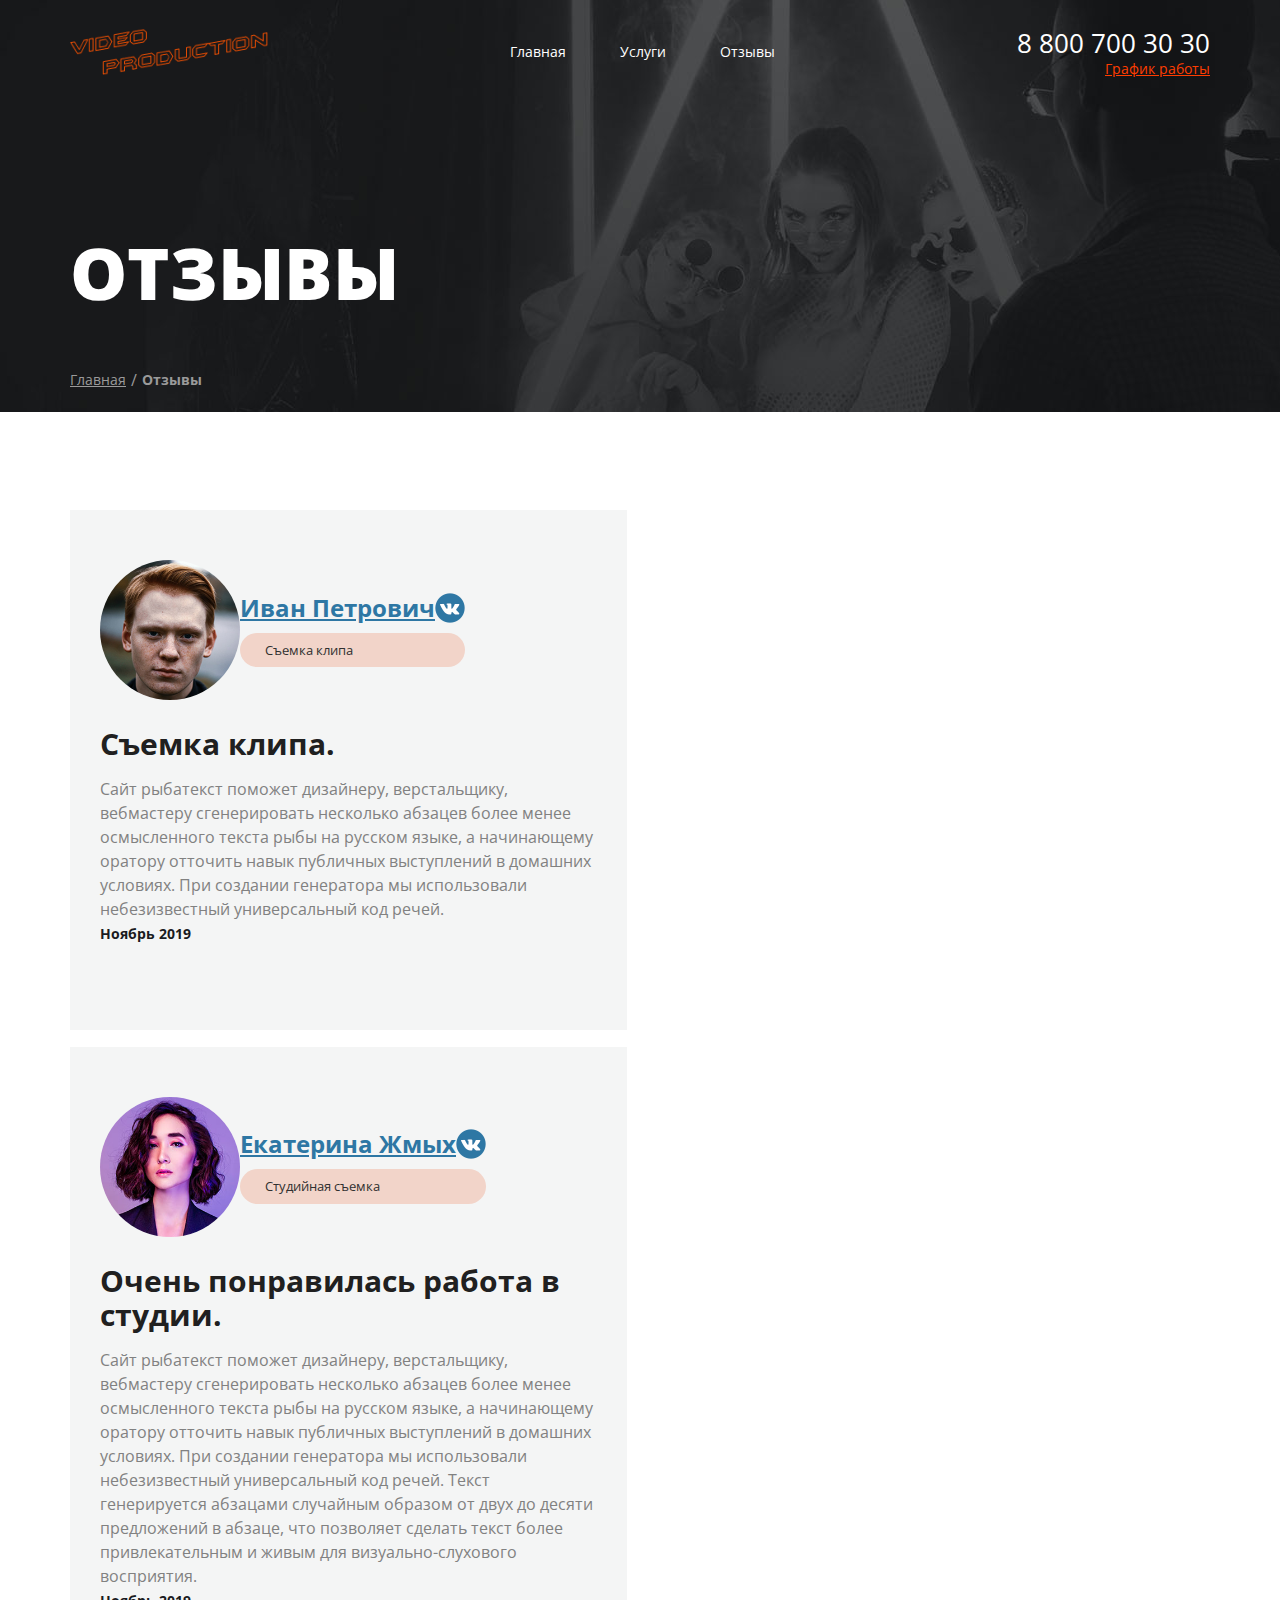
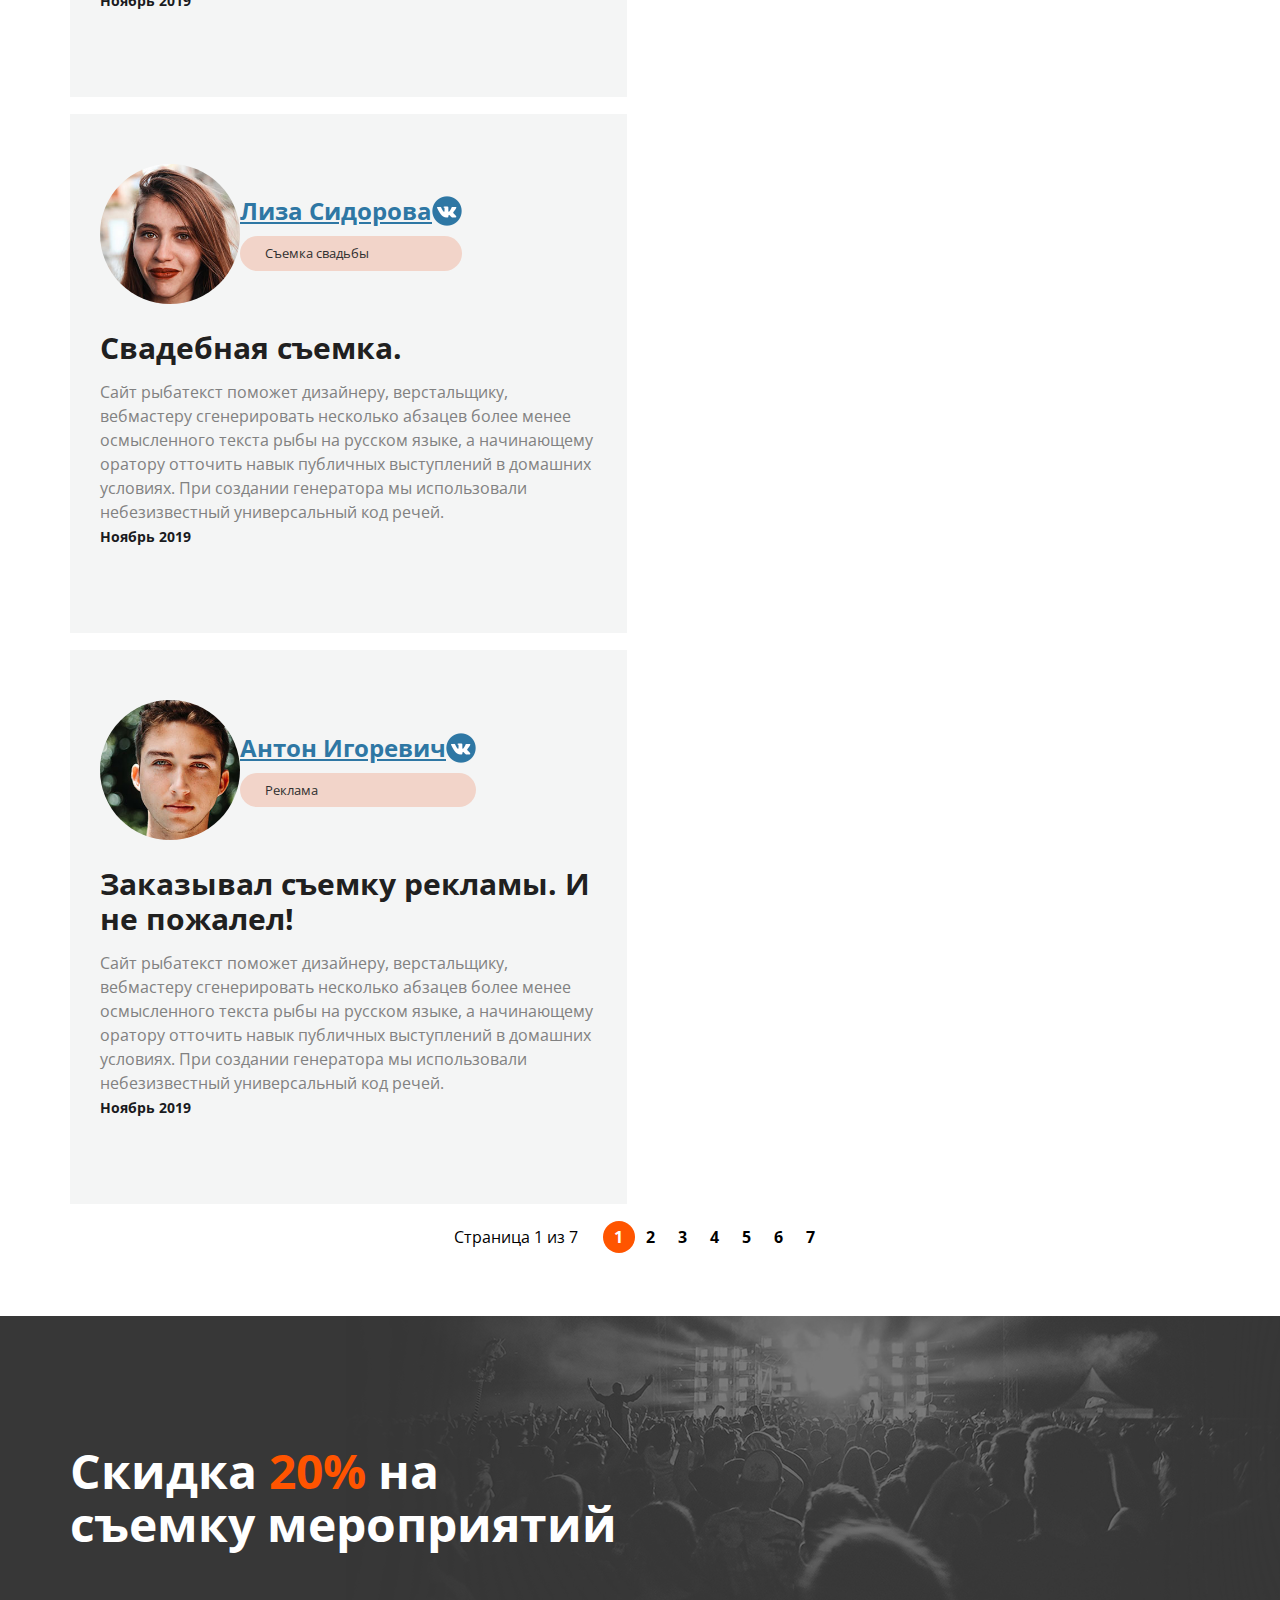
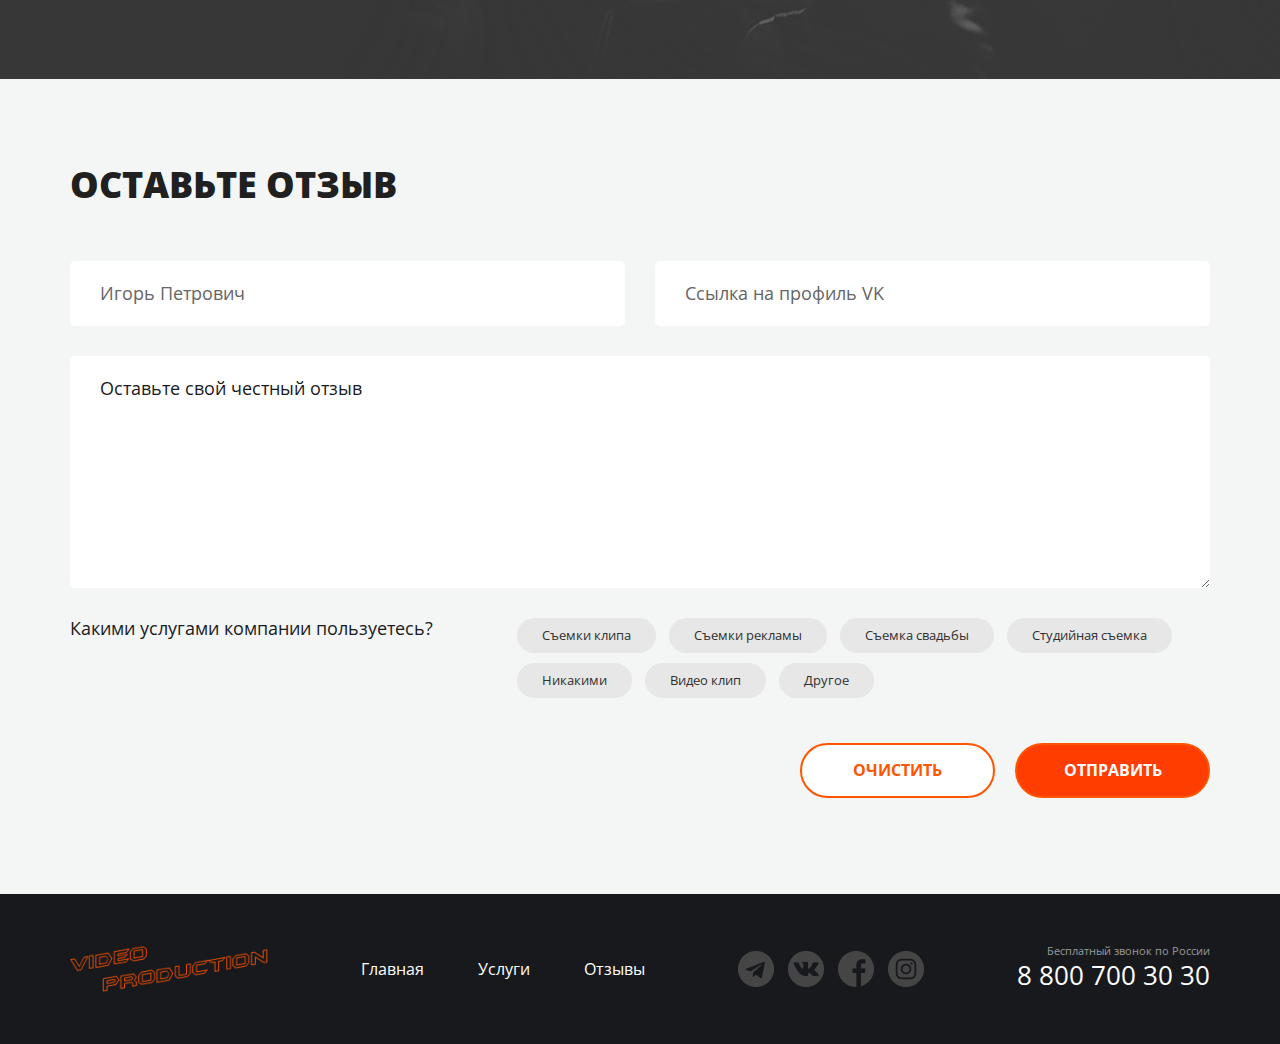
==== reviews.html @ f00f5816 "стилизация стр отзывы" ====
<!DOCTYPE html>
<html lang="ru">
<head>
  <meta charset="UTF-8">
  <title>Video Production | Reviews</title>
  <link rel="preconnect" href="https://fonts.googleapis.com">
  <link rel="preconnect" href="https://fonts.gstatic.com" crossorigin>
  <link rel="stylesheet" href="./styles/normalize.css">
  <link rel="stylesheet" href="./styles/main.css">
</head>
<body>
  <section class="top-line">
    <div class="container top-line__container">
      <header class="header">
        <div class="header_content">
          <div class="header_logo logo">
            <a href="/" class="logo_link">
              <img src="./img/logo.png" alt="Логотип" class="img__logo">
            </a>
          </div>
          <nav class="header_nav site-nav">
            <ul class="site-nav__list">
              <li class="site-nav__item">
                <a href="index.html" class="site-nav__link">Главная</a>
              </li>
              <li class="site-nav__item">
                <a href="service.html" class="site-nav__link">Услуги</a>
              </li>
              <li class="site-nav__item">
                <a href="reviews.html" class="site-nav__link">Отзывы</a>
              </li>
            </ul>
          </nav>
          <address class="header__adress site-adress">
            <a href="tel:+78007003030" class="site-adress__link">8 800 700 30 30</a>
            <div class="site-adress__schedule">График работы</div>
          </address>
        </div>
      </header>
      <h1 class="page-title">Отзывы</h1>
      <nav class="breadcrumbs">
        <ul class="breadcrumbs__list">
          <li class="breadcrumbs__item">
            <a href="index.html" class="breadcrumbs__link">Главная</a>
          </li>
          <li class="breadcrumbs__item breadcrumbs__item--active">
            <a href="#" class="breadcrumbs__link">Отзывы</a>
          </li>
        </ul>
      </nav>  
    </div>
  </section>
  <main class="page-content">
    <div class="container">
      <ul class="reviews">
        <li class="reviews__item review">
          <div class="review__header">
            <div class="review__photo">
              <div class="avatar">
                <img src="./img/img-reviews/ginger.jpg" alt="" class="avatar__img">
              </div>
            </div>
            <div class="review_userdata">
              <a href="" class="review__user">Иван Петрович</a>
              <div class="review__tags tag tag-color">Съемка клипа</div>
            </div>
          </div>
          <div class="review__content">
            <h3 class="review__title">Съемка клипа.</h3>
            <div class="review__content-text">
              <p>
                Сайт рыбатекст поможет дизайнеру, верстальщику, вебмастеру сгенерировать несколько абзацев более менее осмысленного 
                текста рыбы на русском языке, а начинающему оратору отточить навык публичных выступлений в домашних условиях. 
                При создании генератора мы использовали небезизвестный универсальный код речей. 
              </p>
              <time class="review__date">Ноябрь 2019</time>
            </div>
          </div>
        </li>
      </ul>
      <ul class="reviews">
        <li class="reviews__item review">
          <div class="review__header">
            <div class="review__photo">
              <div class="avatar">
                <img src="./img/img-reviews/girl.jpg" alt="" class="avatar__img">
              </div>
            </div>
            <div class="review_userdata">
              <a href="" class="review__user">Екатерина Жмых</a>
              <div class="review__tags tag tag-color">Студийная съемка</div>
            </div>
          </div>
          <div class="review__content">
            <h3 class="review__title">Очень понравилась работа в студии.</h3>
            <div class="review__content-text">
              <p>
                Сайт рыбатекст поможет дизайнеру, верстальщику, вебмастеру сгенерировать несколько абзацев более менее 
                осмысленного текста рыбы на русском языке, а начинающему оратору отточить навык публичных выступлений в 
                домашних условиях. При создании генератора мы использовали небезизвестный универсальный код речей. Текст 
                генерируется абзацами случайным образом от двух до десяти предложений в абзаце, что позволяет сделать текст 
                более привлекательным и живым для визуально-слухового восприятия.
              </p>
              <time class="review__date">Ноябрь 2019</time>
            </div>
          </div>
        </li>
      </ul>
      <ul class="reviews">
        <li class="reviews__item review">
          <div class="review__header">
            <div class="review__photo">
              <div class="avatar">
                <img src="./img/img-reviews/liza.jpg" alt="" class="avatar__img">
              </div>
            </div>
            <div class="review_userdata">
              <a href="" class="review__user">Лиза Сидорова</a>
              <div class="review__tags tag tag-color">Съемка свадьбы</div>
            </div>
          </div>
          <div class="review__content">
            <h3 class="review__title">Свадебная съемка.</h3>
            <div class="review__content-text">
              <p>
                Сайт рыбатекст поможет дизайнеру, верстальщику, вебмастеру сгенерировать несколько абзацев более менее осмысленного 
                текста рыбы на русском языке, а начинающему оратору отточить навык публичных выступлений в домашних условиях. 
                При создании генератора мы использовали небезизвестный универсальный код речей. 
              </p>
              <time class="review__date">Ноябрь 2019</time>
            </div>
          </div>
        </li>
      </ul>
      <ul class="reviews">
        <li class="reviews__item review">
          <div class="review__header">
            <div class="review__photo">
              <div class="avatar">
                <img src="./img/img-reviews/guy.jpg" alt="" class="avatar__img">
              </div>
            </div>
            <div class="review_userdata">
              <a href="" class="review__user">Антон Игоревич</a>
              <div class="review__tags tag tag-color">Реклама</div>
            </div>
          </div>
          <div class="review__content">
            <h3 class="review__title">Заказывал съемку рекламы. И не пожалел!</h3>
            <div class="review__content-text">
              <p>
                Сайт рыбатекст поможет дизайнеру, верстальщику, вебмастеру сгенерировать несколько абзацев более менее осмысленного 
                текста рыбы на русском языке, а начинающему оратору отточить навык публичных выступлений в домашних условиях. 
                При создании генератора мы использовали небезизвестный универсальный код речей. 
              </p>
              <time class="review__date">Ноябрь 2019</time>
            </div>
          </div>
        </li>
      </ul>
      <div class="paginator paginator-color">
        <div class="paginator__display">Страница <span class="paginator__display-current">1</span> из 
          <span class="paginator__display-all">7</span>
        </div>
        <ul class="paginator__list paginator__list-color">
          <li class="paginator__item">
            <a href="#" class="paginator__link paginator-color__link--active">1</a>
          </li>
          <li class="paginator__item">
            <a href="#" class="paginator-color__link">2</a>
          </li>
          <li class="paginator__item">
            <a href="#" class="paginator-color__link">3</a>
          </li>
          <li class="paginator__item">
            <a href="#" class="paginator-color__link">4</a>
          </li>
          <li class="paginator__item">
            <a href="#" class="paginator-color__link">5</a>
          </li>
          <li class="paginator__item">
            <a href="#" class="paginator-color__link">6</a>
          </li>
          <li class="paginator__item">
            <a href="#" class="paginator-color__link">7</a>
          </li>
          </ul>
      </div>
    </div>
  </main>
  <section class="separator">
    <div class="container">
      <div class="separator__content">
        <h2 class="separator__title"> Скидка <span style="color:#FF5400;">20%</span> на съемку мероприятий</h2>
      </div>
    </div>
  </section>
  <section class="inner-section inner-section--grey">
    <div class="container">
      <h2 class="inner-section__subtitle">Оставьте отзыв</h2>
      <form class="form">
        <div class="form__row">
          <input type="text" placeholder="Игорь Петрович" class="form__input">
          <input type="text" placeholder="Ссылка на профиль VK" class="form__input">
        </div>
      </form>
      <div class="form__row">
        <textarea class="form__input form__input--textarea">Оставьте свой честный отзыв</textarea>
      </div>
      <div class="form__controls">
        <div class="form__controls--title">Какими услугами компании пользуетесь?</div>
        <ul class="controls">
          <li class="controls__item">
            <label class="controls__elem">
              <input type="checkbox" class="controls__checkbox">
              <div class="tag controls__tag">Съемки клипа</div>
            </label>
          </li>
          <li class="controls__item">
            <label class="controls__elem">
              <input type="checkbox" class="controls__checkbox">
              <div class="tag controls__tag">Съемки рекламы</div>
            </label>
          </li>
          <li class="controls__item">
            <label class="controls__elem">
              <input type="checkbox" class="controls__checkbox">
              <div class="tag controls__tag">Съемка свадьбы</div>
            </label>
          </li>
          <li class="controls__item">
            <label class="controls__elem">
              <input type="checkbox" class="controls__checkbox">
              <div class="tag controls__tag">Студийная съемка</div>
            </label>
          </li>
          <li class="controls__item">
            <label class="controls__elem">
              <input type="checkbox" class="controls__checkbox">
              <div class="tag controls__tag">Никакими</div>
            </label>
          </li>
          <li class="controls__item">
            <label class="controls__elem">
              <input type="checkbox" class="controls__checkbox">
              <div class="tag controls__tag">Видео клип</div>
            </label>
          </li>
          <li class="controls__item">
            <label class="controls__elem">
              <input type="checkbox" class="controls__checkbox">
              <div class="tag controls__tag">Другое</div>
            </label>
          </li>

        </ul>
      </div>
      <div class="form__btns">
        <button type="reset" class="btn form__btn button">Очистить</button>
        <button type="submit" class="btn form__btn button-color">Отправить</button>
      </div>
    </form>
    </div>
  </section>
  <div class="footer-conteiner">
    <div class="container footer-conteiner__content">
      <div class="footer footer-conteiner__section">
        <div class="footer__content">
          <div class="footer_logo logo">
            <a href="/" class="logo_link">
              <img src="./img/logo.png" alt="Логотип" class="img__logo">
            </a>
          </div>
          <nav class="header_nav site-nav">
            <ul class="site-nav__list">
              <li class="site-nav__item">
                <a href="index.html" class="site-nav__link">Главная</a>
              </li>
              <li class="site-nav__item">
                <a href="service.html" class="site-nav__link">Услуги</a>
              </li>
              <li class="site-nav__item">
                <a href="reviews.html" class="site-nav__link">Отзывы</a>
              </li>
            </ul>
          </nav>
          <div class="footer__socials">
            <ul class="socials__list">
              <li class="social__item social__item--icon--t">
                <a href="#" class="socials__link"></a>
              </li>
              <li class="social__item social__item--icon--vk">
                <a href="#" class="socials__link"></a>
              </li>
              <li class="social__item social__item--icon--f">
                <a href="#" class="socials__link"></a>
              </li>
              <li class="social__item social__item--icon--in">
                <a href="#" class="socials__link"></a>
              </li>
            </ul>
          </div>
          <address class="footer__adress site-adress">
            <div class="site-adress__desc">Бесплатный звонок по России</div>
            <a href="tel:+78007003030" class="site-adress__link">8 800 700 30 30</a>
          </address>
        </div>
      </div>
    </div>
  </div>
</body>
</html>
---- styles/main.css ----
@import url('https://fonts.googleapis.com/css2?family=Open+Sans:ital,wght@0,300;0,400;0,600;0,700;0,800;1,300;1,400;1,600;1,700;1,800&display=swap');
@import url('./layout/layout.css');
@import url('./components/header.css');
@import url('./components/logo.css');
@import url('./components/nav.css');
@import url('./components/adress.css');
@import url('./components/button.css');
@import url('./components/preview.css');
@import url('./components/features.css');
@import url('./components/socials.css');
@import url('./components/news.css');
@import url('./components/paginator.css');
@import url('./components/about.css');
@import url('./components/footer.css');
@import url('./components/topline.css');
@import url('./components/page_content.css');
@import url('./components/partners.css');
@import url('./components/reviews.css');
@import url('./components/separator.css');
@import url('./components/form_row.css');
@import url('./components/controls.css');
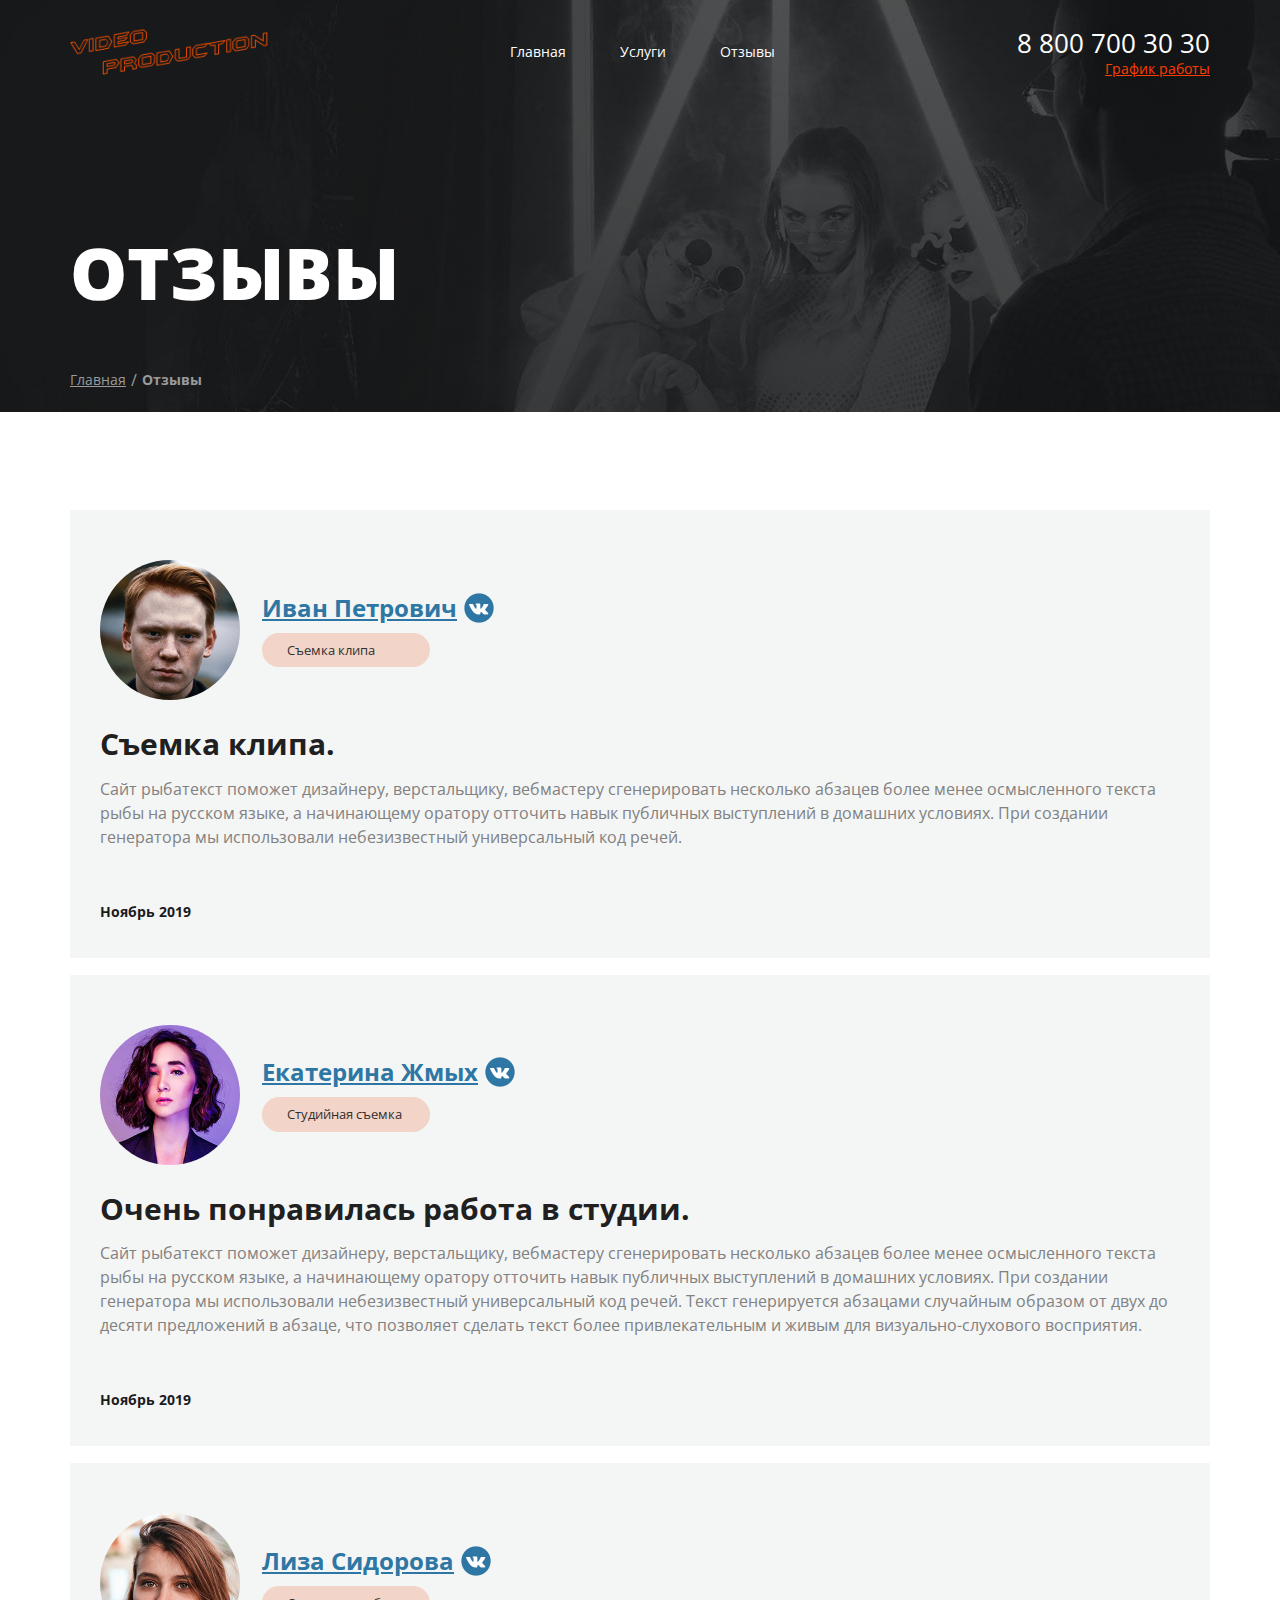
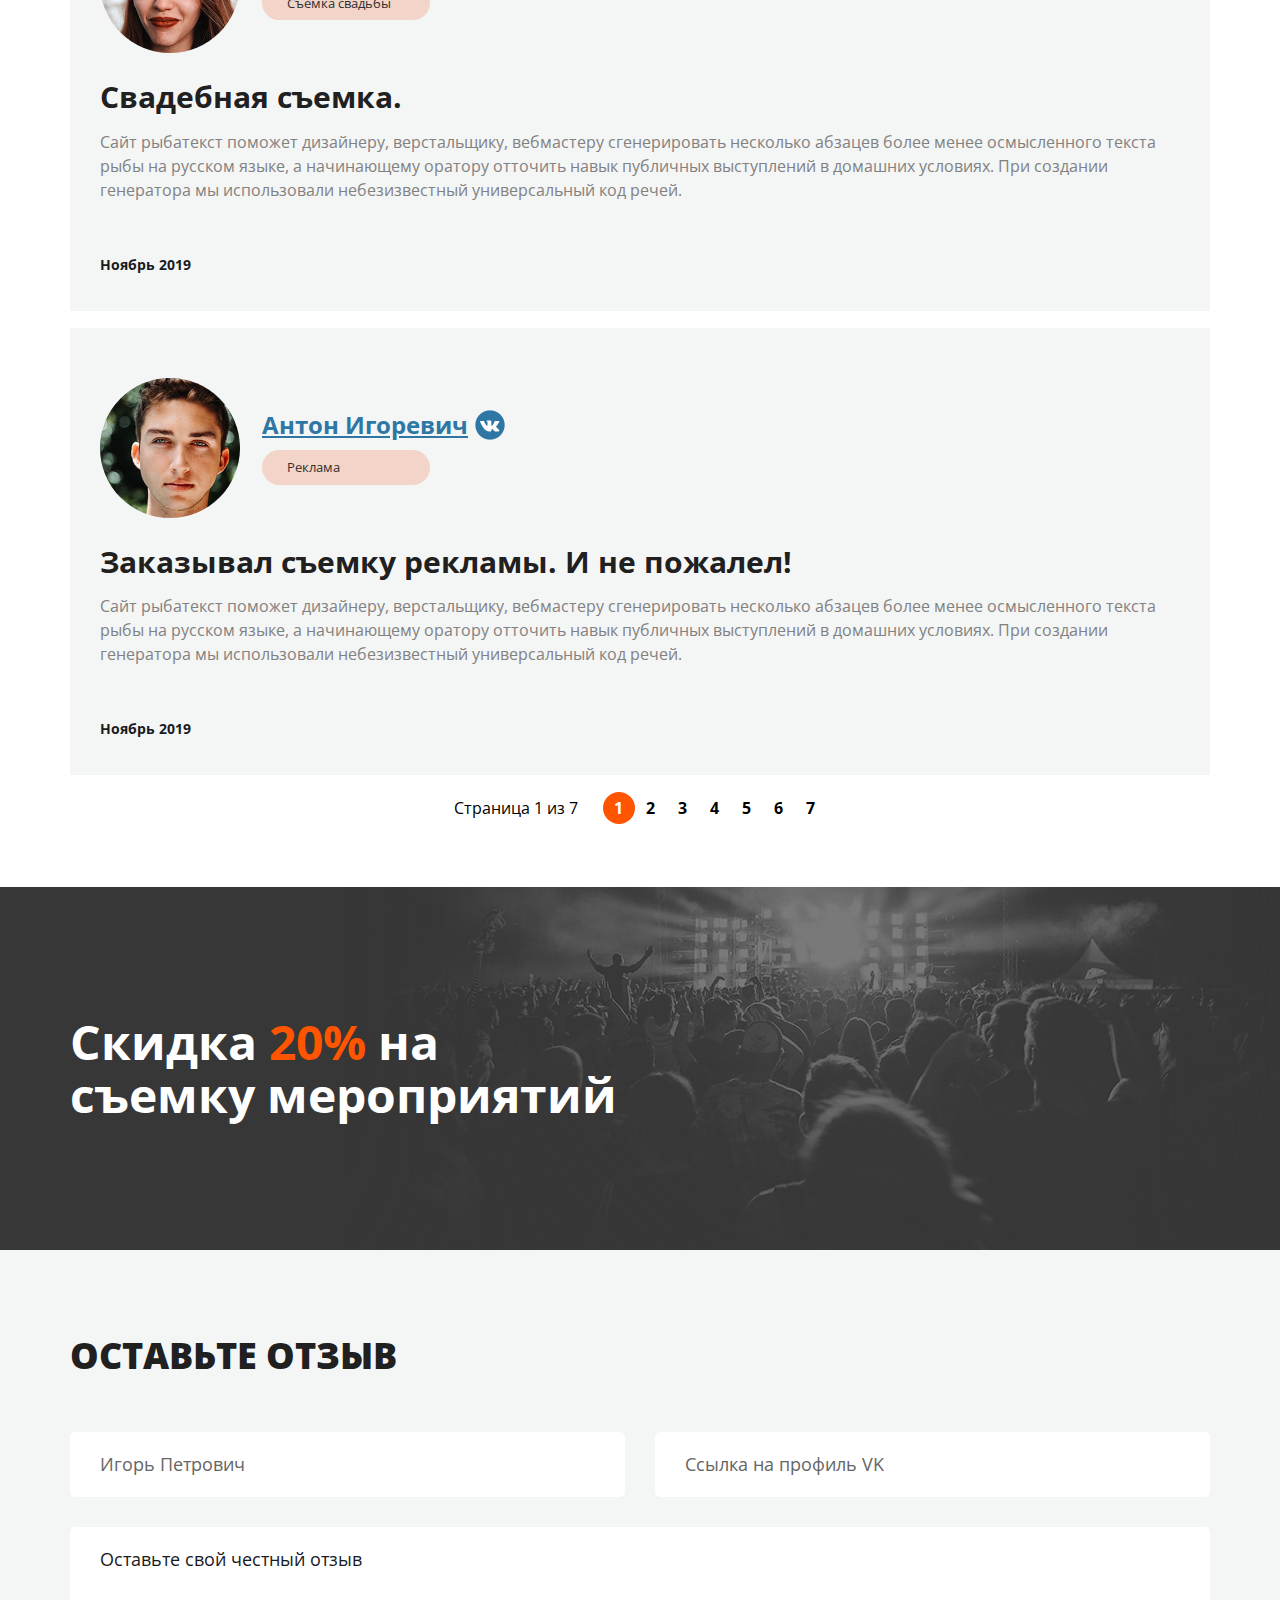
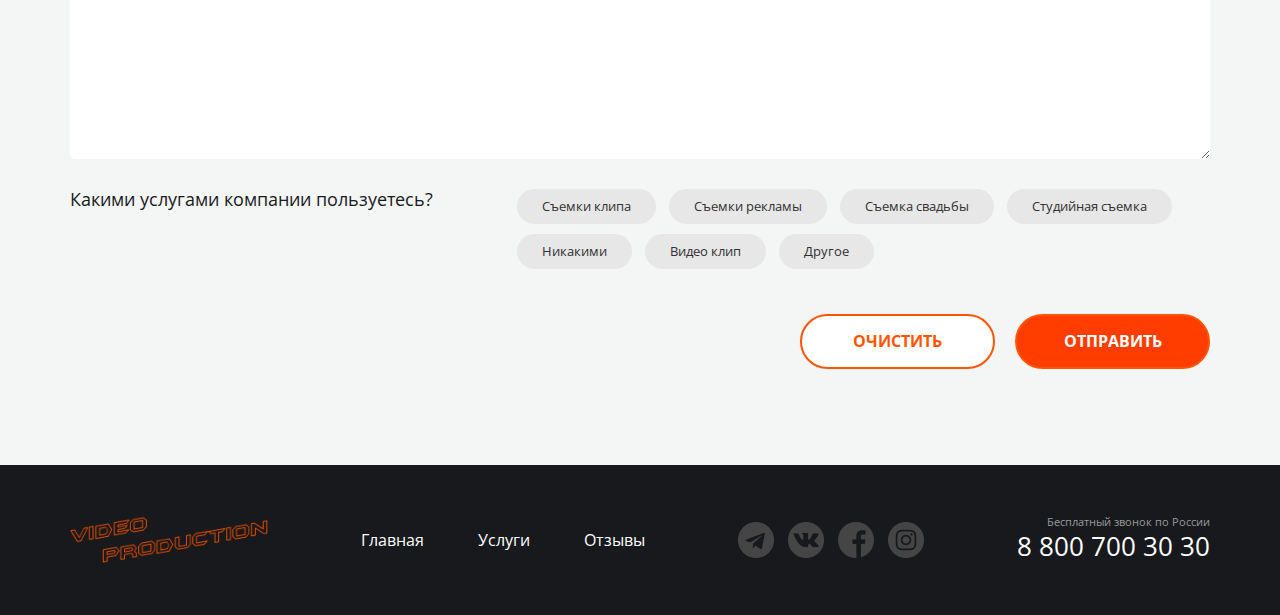
==== commit fae13944: "приветственная страница" ====
--- a/reviews.html
+++ b/reviews.html
@@ -68,11 +68,11 @@
           <div class="review__content">
             <h3 class="review__title">Съемка клипа.</h3>
             <div class="review__content-text">
-              <p>
+              <div class="review__text"> 
                 Сайт рыбатекст поможет дизайнеру, верстальщику, вебмастеру сгенерировать несколько абзацев более менее осмысленного 
                 текста рыбы на русском языке, а начинающему оратору отточить навык публичных выступлений в домашних условиях. 
                 При создании генератора мы использовали небезизвестный универсальный код речей. 
-              </p>
+              </div>
               <time class="review__date">Ноябрь 2019</time>
             </div>
           </div>
@@ -94,13 +94,13 @@
           <div class="review__content">
             <h3 class="review__title">Очень понравилась работа в студии.</h3>
             <div class="review__content-text">
-              <p>
+              <div class="review__text">
                 Сайт рыбатекст поможет дизайнеру, верстальщику, вебмастеру сгенерировать несколько абзацев более менее 
                 осмысленного текста рыбы на русском языке, а начинающему оратору отточить навык публичных выступлений в 
                 домашних условиях. При создании генератора мы использовали небезизвестный универсальный код речей. Текст 
                 генерируется абзацами случайным образом от двух до десяти предложений в абзаце, что позволяет сделать текст 
                 более привлекательным и живым для визуально-слухового восприятия.
-              </p>
+              </div>
               <time class="review__date">Ноябрь 2019</time>
             </div>
           </div>
@@ -122,11 +122,11 @@
           <div class="review__content">
             <h3 class="review__title">Свадебная съемка.</h3>
             <div class="review__content-text">
-              <p>
+              <div class="review__text">
                 Сайт рыбатекст поможет дизайнеру, верстальщику, вебмастеру сгенерировать несколько абзацев более менее осмысленного 
                 текста рыбы на русском языке, а начинающему оратору отточить навык публичных выступлений в домашних условиях. 
                 При создании генератора мы использовали небезизвестный универсальный код речей. 
-              </p>
+              </div>
               <time class="review__date">Ноябрь 2019</time>
             </div>
           </div>
@@ -148,11 +148,11 @@
           <div class="review__content">
             <h3 class="review__title">Заказывал съемку рекламы. И не пожалел!</h3>
             <div class="review__content-text">
-              <p>
+              <div class="review__text">
                 Сайт рыбатекст поможет дизайнеру, верстальщику, вебмастеру сгенерировать несколько абзацев более менее осмысленного 
                 текста рыбы на русском языке, а начинающему оратору отточить навык публичных выступлений в домашних условиях. 
                 При создании генератора мы использовали небезизвестный универсальный код речей. 
-              </p>
+              </div>
               <time class="review__date">Ноябрь 2019</time>
             </div>
           </div>
--- a/styles/main.css
+++ b/styles/main.css
@@ -18,4 +18,5 @@
 @import url('./components/reviews.css');
 @import url('./components/separator.css');
 @import url('./components/form_row.css');
-@import url('./components/controls.css');+@import url('./components/controls.css');
+@import url('./components/welcome_page.css');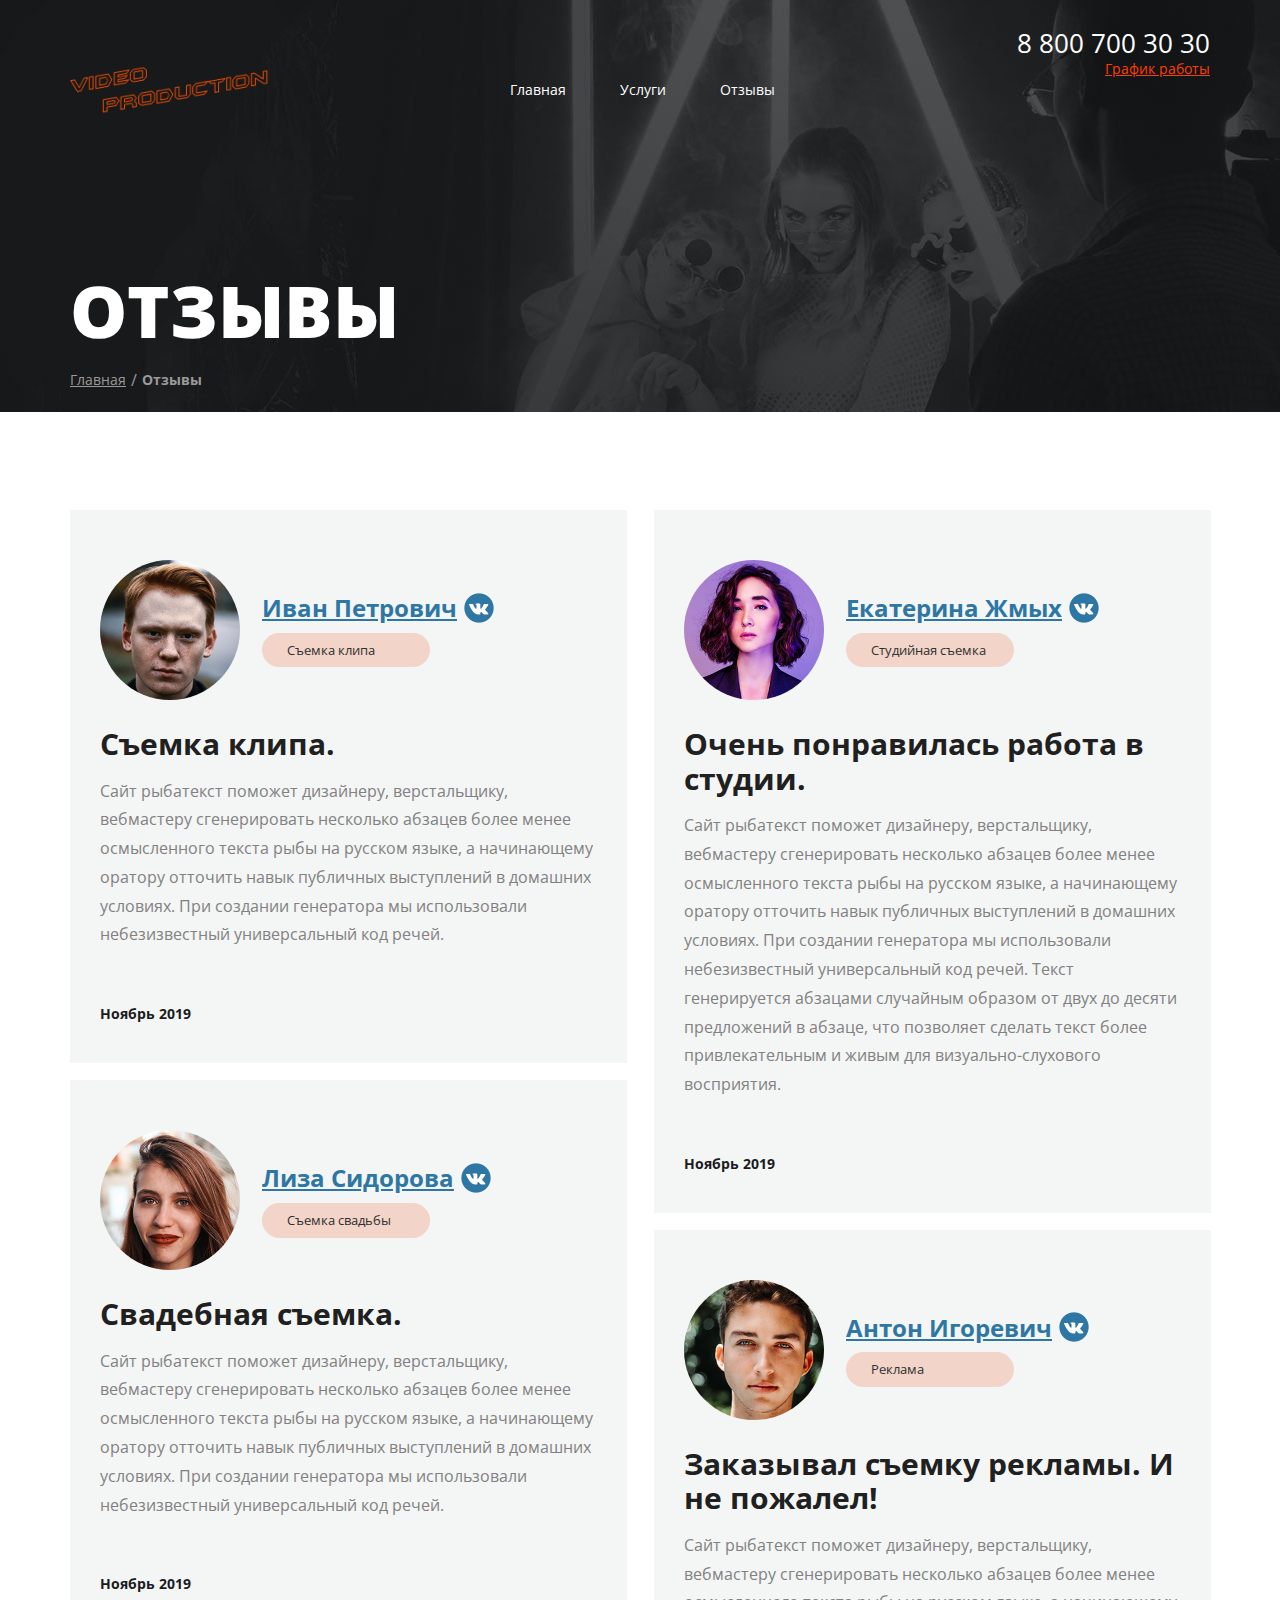
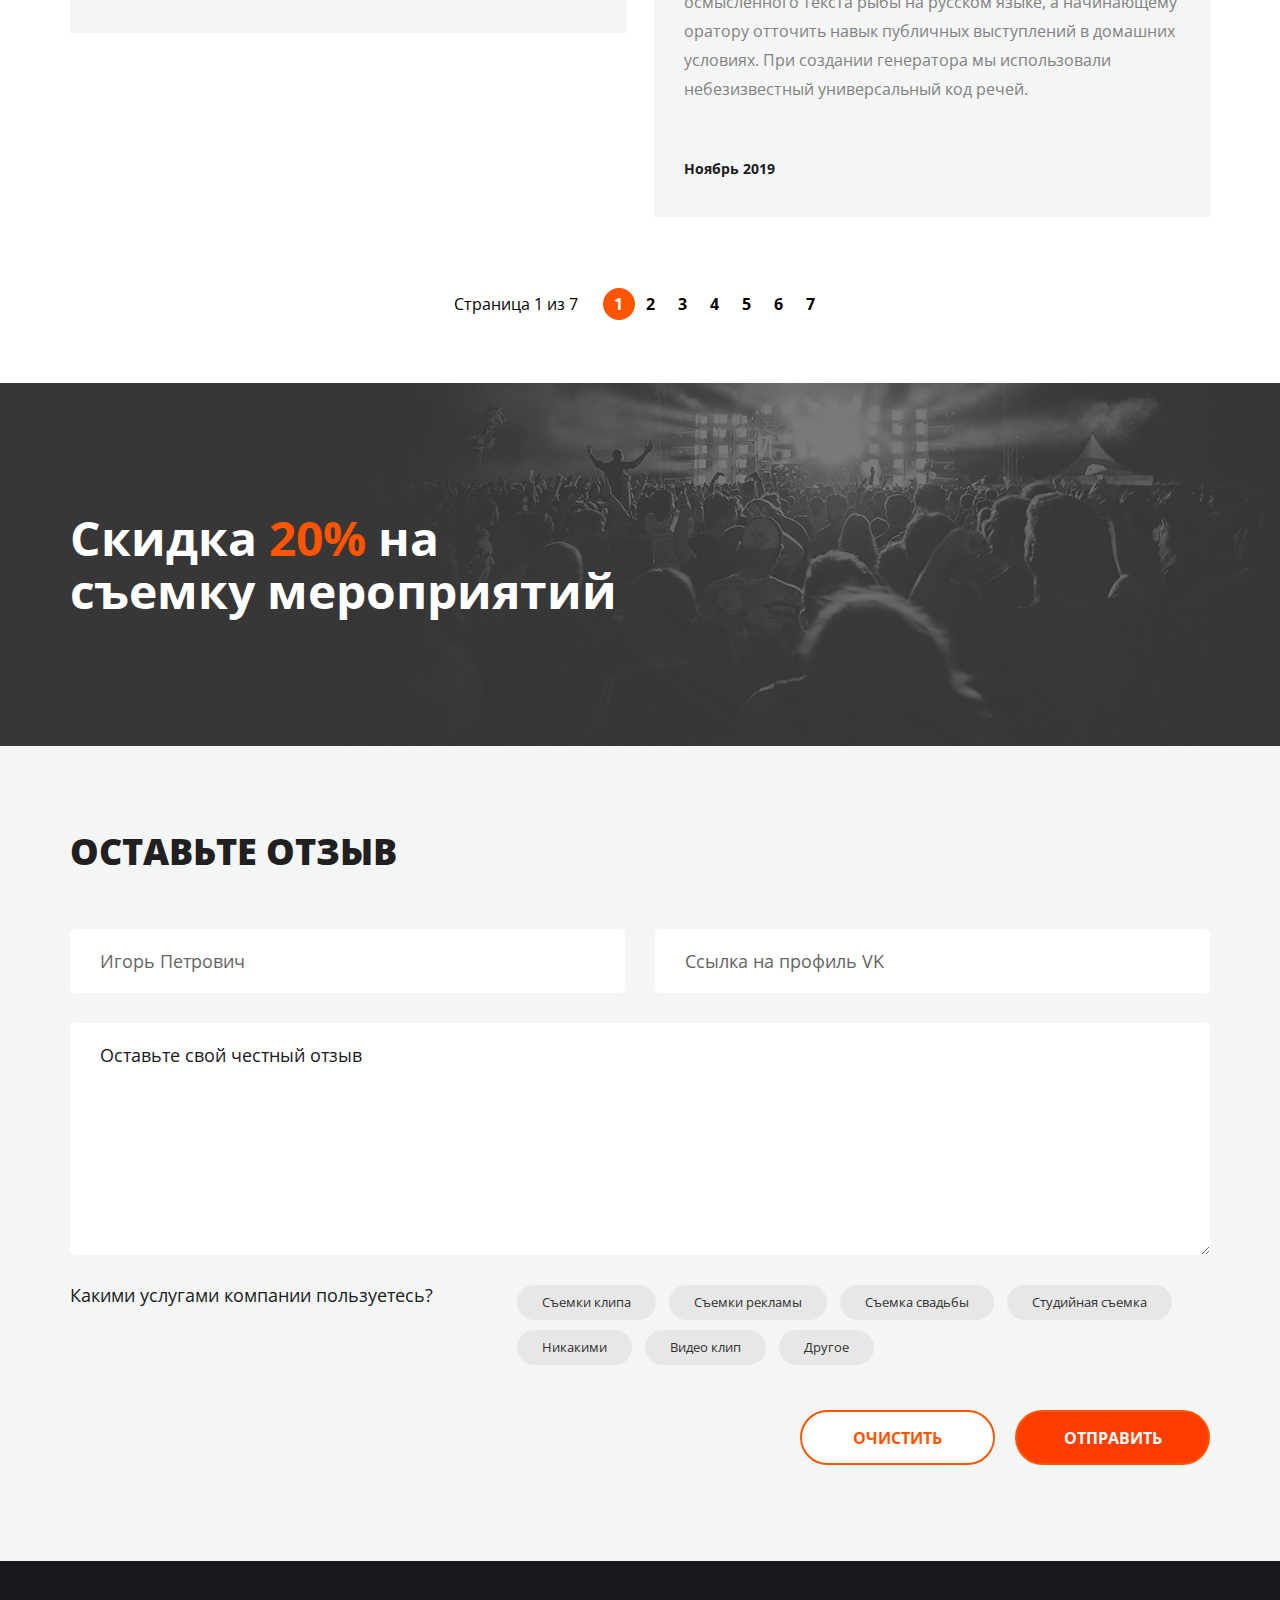
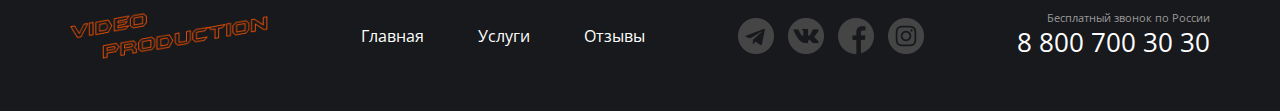
==== commit 432bd5e3: "проект на проверку" ====
--- a/reviews.html
+++ b/reviews.html
@@ -31,10 +31,14 @@
               </li>
             </ul>
           </nav>
-          <address class="header__adress site-adress">
-            <a href="tel:+78007003030" class="site-adress__link">8 800 700 30 30</a>
-            <div class="site-adress__schedule">График работы</div>
-          </address>
+                <address class="header__adress site-adress">
+                  <a href="tel:+78007003030" class="site-adress__link">8 800 700 30 30</a>
+                  <div class="site-adress__schedule">График работы</div>
+                  <div class="site-adress__description">
+                    <p class="site-adress__description-desc">пн-вс: 09:00 - 20:00</p> 
+                    <p>Обед: 14:00-14:30</p>
+                  </div>
+                </address>
         </div>
       </header>
       <h1 class="page-title">Отзывы</h1>
@@ -54,106 +58,109 @@
     <div class="container">
       <ul class="reviews">
         <li class="reviews__item review">
-          <div class="review__header">
-            <div class="review__photo">
-              <div class="avatar">
-                <img src="./img/img-reviews/ginger.jpg" alt="" class="avatar__img">
+          <div class="reviews-card-container">
+            <div class="reviews-card">
+              <div class="review__header">
+                <div class="review__photo">
+                  <div class="avatar">
+                    <img src="./img/img-reviews/ginger.jpg" alt="" class="avatar__img">
+                  </div>
+                </div>
+                <div class="review_userdata">
+                  <a href="" class="review__user">Иван Петрович</a>
+                  <div class="review__tags tag tag-color">Съемка клипа</div>
+                </div>
+              </div>
+              <div class="review__content">
+                <h3 class="review__title">Съемка клипа.</h3>
+                <div class="review__content-text">
+                  <div class="review__text"> 
+                    Сайт рыбатекст поможет дизайнеру, верстальщику, вебмастеру сгенерировать несколько абзацев более менее осмысленного 
+                    текста рыбы на русском языке, а начинающему оратору отточить навык публичных выступлений в домашних условиях. 
+                    При создании генератора мы использовали небезизвестный универсальный код речей. 
+                  </div>
+                  <time class="review__date">Ноябрь 2019</time>
+                </div>
               </div>
             </div>
-            <div class="review_userdata">
-              <a href="" class="review__user">Иван Петрович</a>
-              <div class="review__tags tag tag-color">Съемка клипа</div>
+            <div class="reviews-card">
+              <div class="review__header">
+                <div class="review__photo">
+                  <div class="avatar">
+                    <img src="./img/img-reviews/liza.jpg" alt="" class="avatar__img">
+                  </div>
+                </div>
+                <div class="review_userdata">
+                  <a href="" class="review__user">Лиза Сидорова</a>
+                  <div class="review__tags tag tag-color">Съемка свадьбы</div>
+                </div>
+              </div>
+              <div class="review__content">
+                <h3 class="review__title">Свадебная съемка.</h3>
+                <div class="review__content-text">
+                  <div class="review__text">
+                    Сайт рыбатекст поможет дизайнеру, верстальщику, вебмастеру сгенерировать несколько абзацев более менее осмысленного 
+                    текста рыбы на русском языке, а начинающему оратору отточить навык публичных выступлений в домашних условиях. 
+                    При создании генератора мы использовали небезизвестный универсальный код речей. 
+                  </div>
+                  <time class="review__date">Ноябрь 2019</time>
+                </div>
+              </div>
+    
             </div>
           </div>
-          <div class="review__content">
-            <h3 class="review__title">Съемка клипа.</h3>
-            <div class="review__content-text">
-              <div class="review__text"> 
-                Сайт рыбатекст поможет дизайнеру, верстальщику, вебмастеру сгенерировать несколько абзацев более менее осмысленного 
-                текста рыбы на русском языке, а начинающему оратору отточить навык публичных выступлений в домашних условиях. 
-                При создании генератора мы использовали небезизвестный универсальный код речей. 
-              </div>
-              <time class="review__date">Ноябрь 2019</time>
+        </li>
+        <li class="reviews__item review">
+          <div class="reviews-card-container">
+            <div class="reviews-card">
+              <div class="review__header">
+                <div class="review__photo">
+                  <div class="avatar">
+                    <img src="./img/img-reviews/girl.jpg" alt="" class="avatar__img">
+                  </div>
+                </div>
+                <div class="review_userdata">
+                  <a href="" class="review__user">Екатерина Жмых</a>
+                  <div class="review__tags tag tag-color">Студийная съемка</div>
+                </div>
+              </div>
+              <div class="review__content">
+                <h3 class="review__title">Очень понравилась работа в студии.</h3>
+                <div class="review__content-text">
+                  <div class="review__text">
+                    Сайт рыбатекст поможет дизайнеру, верстальщику, вебмастеру сгенерировать несколько абзацев более менее 
+                    осмысленного текста рыбы на русском языке, а начинающему оратору отточить навык публичных выступлений в 
+                    домашних условиях. При создании генератора мы использовали небезизвестный универсальный код речей. Текст 
+                    генерируется абзацами случайным образом от двух до десяти предложений в абзаце, что позволяет сделать текст 
+                    более привлекательным и живым для визуально-слухового восприятия.
+                  </div>
+                  <time class="review__date">Ноябрь 2019</time>
+                </div>
+              </div>
             </div>
-          </div>
-        </li>
-      </ul>
-      <ul class="reviews">
-        <li class="reviews__item review">
-          <div class="review__header">
-            <div class="review__photo">
-              <div class="avatar">
-                <img src="./img/img-reviews/girl.jpg" alt="" class="avatar__img">
-              </div>
-            </div>
-            <div class="review_userdata">
-              <a href="" class="review__user">Екатерина Жмых</a>
-              <div class="review__tags tag tag-color">Студийная съемка</div>
-            </div>
-          </div>
-          <div class="review__content">
-            <h3 class="review__title">Очень понравилась работа в студии.</h3>
-            <div class="review__content-text">
-              <div class="review__text">
-                Сайт рыбатекст поможет дизайнеру, верстальщику, вебмастеру сгенерировать несколько абзацев более менее 
-                осмысленного текста рыбы на русском языке, а начинающему оратору отточить навык публичных выступлений в 
-                домашних условиях. При создании генератора мы использовали небезизвестный универсальный код речей. Текст 
-                генерируется абзацами случайным образом от двух до десяти предложений в абзаце, что позволяет сделать текст 
-                более привлекательным и живым для визуально-слухового восприятия.
-              </div>
-              <time class="review__date">Ноябрь 2019</time>
-            </div>
-          </div>
-        </li>
-      </ul>
-      <ul class="reviews">
-        <li class="reviews__item review">
-          <div class="review__header">
-            <div class="review__photo">
-              <div class="avatar">
-                <img src="./img/img-reviews/liza.jpg" alt="" class="avatar__img">
-              </div>
-            </div>
-            <div class="review_userdata">
-              <a href="" class="review__user">Лиза Сидорова</a>
-              <div class="review__tags tag tag-color">Съемка свадьбы</div>
-            </div>
-          </div>
-          <div class="review__content">
-            <h3 class="review__title">Свадебная съемка.</h3>
-            <div class="review__content-text">
-              <div class="review__text">
-                Сайт рыбатекст поможет дизайнеру, верстальщику, вебмастеру сгенерировать несколько абзацев более менее осмысленного 
-                текста рыбы на русском языке, а начинающему оратору отточить навык публичных выступлений в домашних условиях. 
-                При создании генератора мы использовали небезизвестный универсальный код речей. 
-              </div>
-              <time class="review__date">Ноябрь 2019</time>
-            </div>
-          </div>
-        </li>
-      </ul>
-      <ul class="reviews">
-        <li class="reviews__item review">
-          <div class="review__header">
-            <div class="review__photo">
-              <div class="avatar">
-                <img src="./img/img-reviews/guy.jpg" alt="" class="avatar__img">
-              </div>
-            </div>
-            <div class="review_userdata">
-              <a href="" class="review__user">Антон Игоревич</a>
-              <div class="review__tags tag tag-color">Реклама</div>
-            </div>
-          </div>
-          <div class="review__content">
-            <h3 class="review__title">Заказывал съемку рекламы. И не пожалел!</h3>
-            <div class="review__content-text">
-              <div class="review__text">
-                Сайт рыбатекст поможет дизайнеру, верстальщику, вебмастеру сгенерировать несколько абзацев более менее осмысленного 
-                текста рыбы на русском языке, а начинающему оратору отточить навык публичных выступлений в домашних условиях. 
-                При создании генератора мы использовали небезизвестный универсальный код речей. 
-              </div>
-              <time class="review__date">Ноябрь 2019</time>
+            <div class="reviews-card">
+              <div class="review__header">
+                <div class="review__photo">
+                  <div class="avatar">
+                    <img src="./img/img-reviews/guy.jpg" alt="" class="avatar__img">
+                  </div>
+                </div>
+                <div class="review_userdata">
+                  <a href="" class="review__user">Антон Игоревич</a>
+                  <div class="review__tags tag tag-color">Реклама</div>
+                </div>
+              </div>
+              <div class="review__content">
+                <h3 class="review__title">Заказывал съемку рекламы. И не пожалел!</h3>
+                <div class="review__content-text">
+                  <div class="review__text">
+                    Сайт рыбатекст поможет дизайнеру, верстальщику, вебмастеру сгенерировать несколько абзацев более менее осмысленного 
+                    текста рыбы на русском языке, а начинающему оратору отточить навык публичных выступлений в домашних условиях. 
+                    При создании генератора мы использовали небезизвестный универсальный код речей. 
+                  </div>
+                  <time class="review__date">Ноябрь 2019</time>
+                </div>
+              </div>
             </div>
           </div>
         </li>
